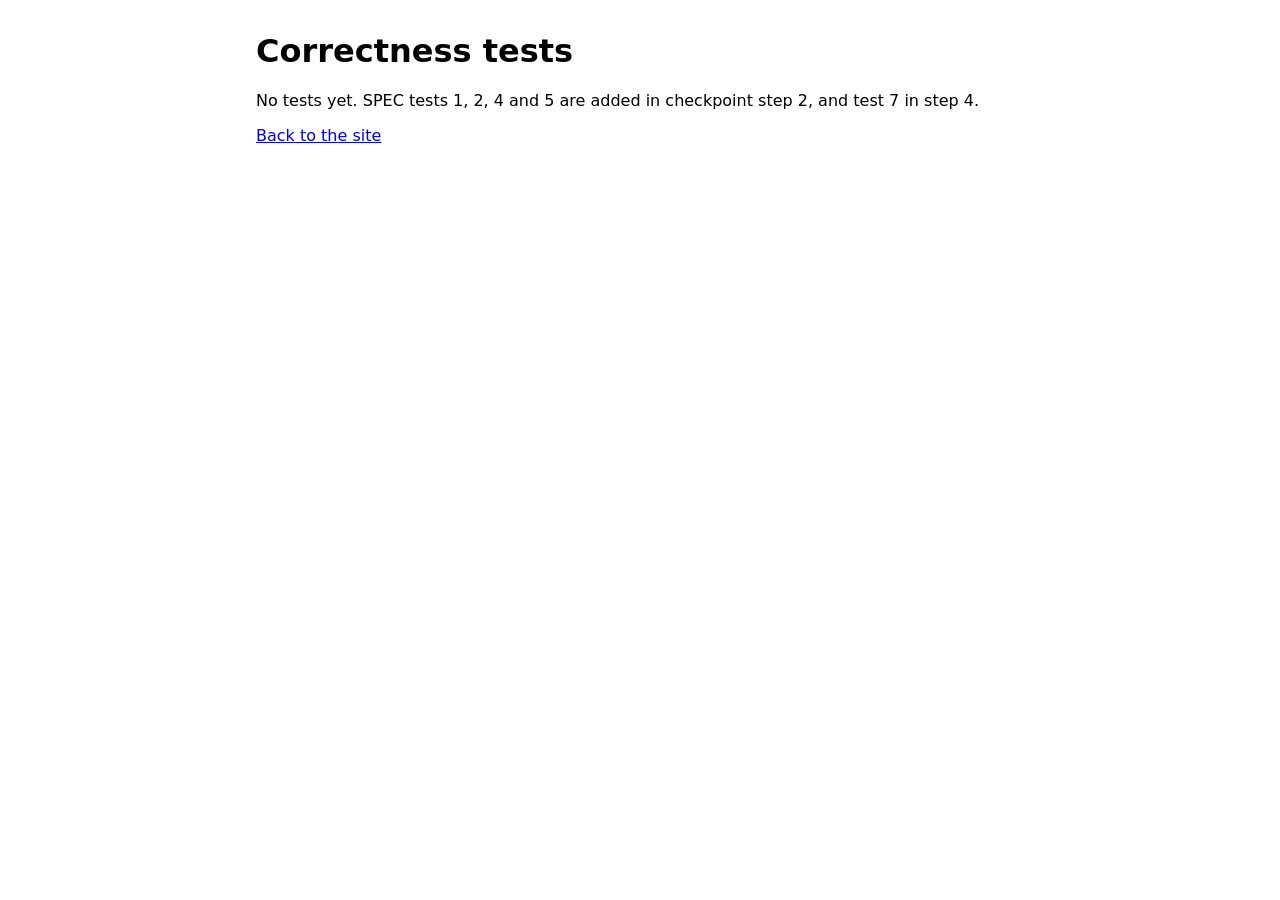
==== tests.html @ 7a2543be "Step 1: repo skeleton, README, GitHub Pages deploy workflow Adds the SPEC Section 4 folder layout wi" ====
<!doctype html>
<html lang="en">
<head><meta charset="utf-8"><meta name="viewport" content="width=device-width, initial-scale=1">
<title>HMM Tests</title></head>
<body style="font-family: system-ui, sans-serif; max-width: 48rem; margin: 2rem auto; padding: 0 1rem;">
<h1>Correctness tests</h1>
<p>No tests yet. SPEC tests 1, 2, 4 and 5 are added in checkpoint step 2, and test 7 in step 4.</p>
<p><a href="./">Back to the site</a></p>
</body></html>
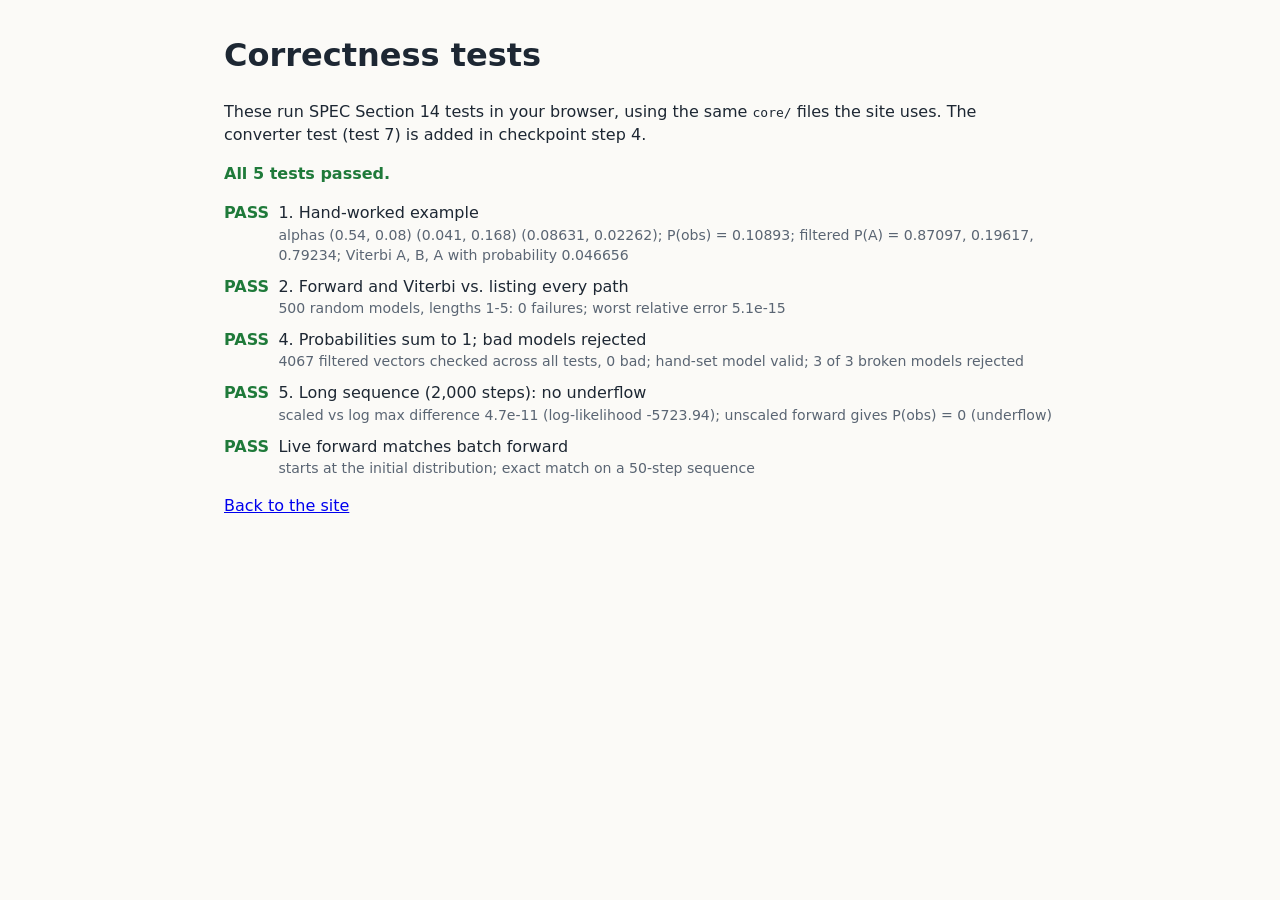
==== commit c3b9729d: "Step 2: HMM core (forward scaled/log, Viterbi, brute force, live) + tests 1, 2, 4, 5 Ports the proto" ====
--- a/tests.html
+++ b/tests.html
@@ -1,9 +1,50 @@
 <!doctype html>
 <html lang="en">
-<head><meta charset="utf-8"><meta name="viewport" content="width=device-width, initial-scale=1">
-<title>HMM Tests</title></head>
-<body style="font-family: system-ui, sans-serif; max-width: 48rem; margin: 2rem auto; padding: 0 1rem;">
-<h1>Correctness tests</h1>
-<p>No tests yet. SPEC tests 1, 2, 4 and 5 are added in checkpoint step 2, and test 7 in step 4.</p>
-<p><a href="./">Back to the site</a></p>
-</body></html>
+<head>
+  <meta charset="utf-8">
+  <meta name="viewport" content="width=device-width, initial-scale=1">
+  <title>HMM Tests</title>
+  <style>
+    body { font-family: system-ui, sans-serif; max-width: 52rem; margin: 2rem auto; padding: 0 1rem;
+      color: #1d2733; background: #fbfaf7; line-height: 1.45; }
+    li { margin: 0.6rem 0; list-style: none; }
+    .tag { display: inline-block; width: 3.4rem; font-weight: 700; }
+    .pass { color: #1f7a3a; } .fail { color: #b3261e; }
+    .detail { color: #5a6573; font-size: 0.88rem; margin-left: 3.4rem; }
+    #summary { font-weight: 700; }
+    ul { padding: 0; }
+  </style>
+</head>
+<body>
+  <h1>Correctness tests</h1>
+  <p>These run SPEC Section 14 tests in your browser, using the same <code>core/</code> files the
+    site uses. The converter test (test 7) is added in checkpoint step 4.</p>
+  <p id="summary">Running…</p>
+  <ul id="results"></ul>
+  <p><a href="./">Back to the site</a></p>
+
+  <script type="module">
+    import { runHmmTests } from "./tests/hmm_tests.js";
+
+    const list = document.getElementById("results");
+    const summary = document.getElementById("summary");
+    try {
+      const results = runHmmTests();
+      for (const r of results) {
+        const li = document.createElement("li");
+        li.innerHTML = `<span class="tag ${r.pass ? "pass" : "fail"}">${r.pass ? "PASS" : "FAIL"}</span>` +
+          `${r.name}<div class="detail"></div>`;
+        li.querySelector(".detail").textContent = r.detail;
+        list.appendChild(li);
+      }
+      const failed = results.filter((r) => !r.pass).length;
+      summary.textContent = failed === 0 ? `All ${results.length} tests passed.` : `${failed} of ${results.length} tests FAILED.`;
+      summary.className = failed === 0 ? "pass" : "fail";
+    } catch (err) {
+      // A crash (e.g. a file failed to load) is shown as a failure, not a blank page.
+      summary.textContent = "Tests crashed: " + err.message;
+      summary.className = "fail";
+    }
+  </script>
+</body>
+</html>
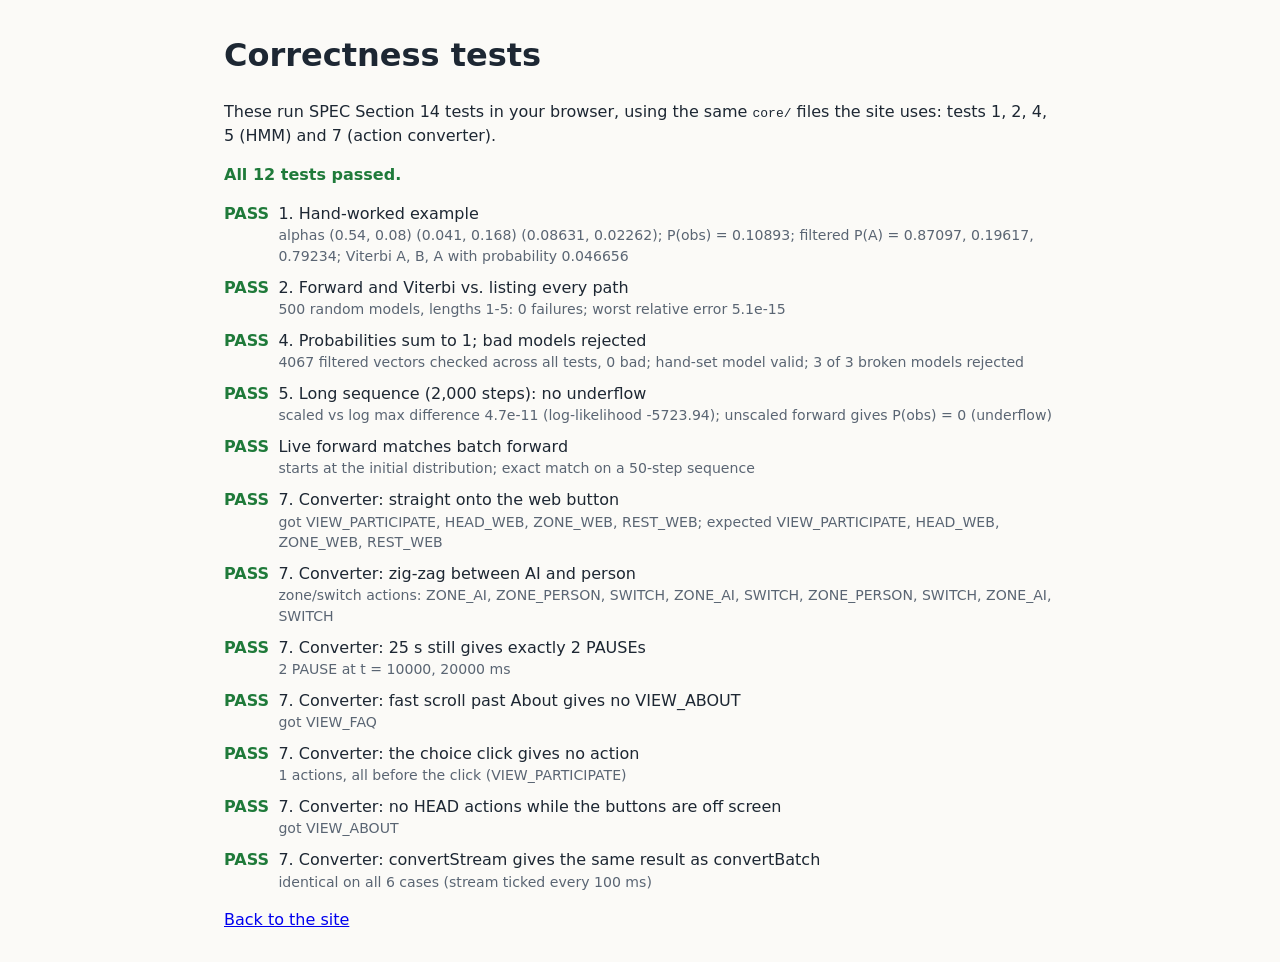
==== commit bd46a907: "Step 4: intent module (owner's demo ported), action converter, test 7 core/intent.js ports the owner" ====
--- a/tests.html
+++ b/tests.html
@@ -18,18 +18,19 @@
 <body>
   <h1>Correctness tests</h1>
   <p>These run SPEC Section 14 tests in your browser, using the same <code>core/</code> files the
-    site uses. The converter test (test 7) is added in checkpoint step 4.</p>
+    site uses: tests 1, 2, 4, 5 (HMM) and 7 (action converter).</p>
   <p id="summary">Running…</p>
   <ul id="results"></ul>
   <p><a href="./">Back to the site</a></p>
 
   <script type="module">
     import { runHmmTests } from "./tests/hmm_tests.js";
+    import { runConverterTests } from "./tests/converter_tests.js";
 
     const list = document.getElementById("results");
     const summary = document.getElementById("summary");
     try {
-      const results = runHmmTests();
+      const results = [...runHmmTests(), ...runConverterTests()];
       for (const r of results) {
         const li = document.createElement("li");
         li.innerHTML = `<span class="tag ${r.pass ? "pass" : "fail"}">${r.pass ? "PASS" : "FAIL"}</span>` +
